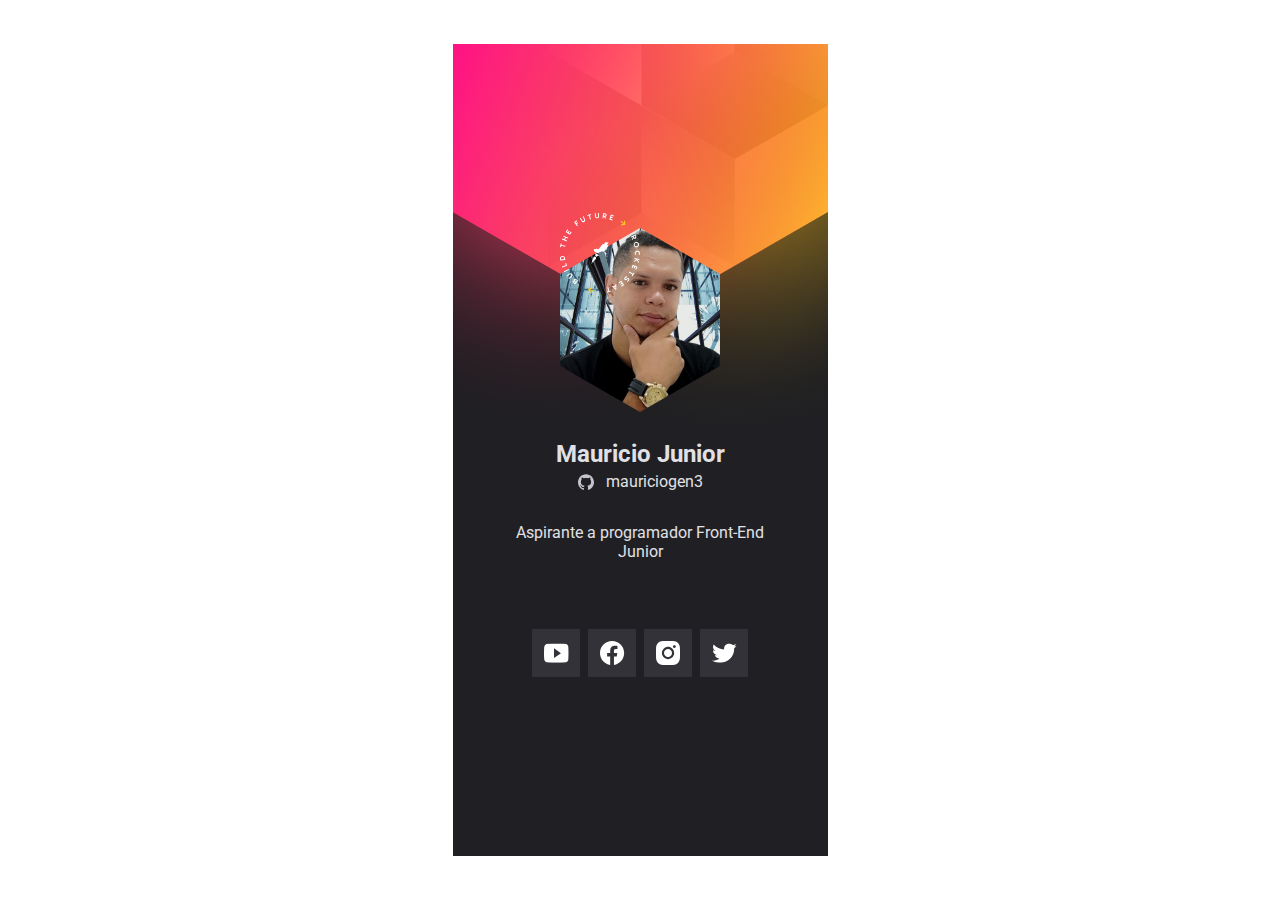
==== index.html @ a5b95fe0 "json" ====
<!--
  COMENTÁRIOS
  HTML - SIGNIFICA:

  Hypertext
  é um texto com links, com imagens etc.

  Markup - marcações
  tags

  Language -
  regras de uma linguagem

  Linguagem de Marcação de Hipertexto - não é uma linguagem de programacao. Serve para fazerr marcações.

https://receitasparasecarem30dias.com/copys
      
https://programareceitasparasecar.com/treinamento-modulo1
-->

<!DOCTYPE html>

<html>
  <!--Head são configurações da pagina-->

  <html>
    <head>
      <title>Mauricio Junior - DoWhile 2021</title>

      <link rel="stylesheet" href="style.css" />

      <link rel="preconnect" href="https://fonts.googleapis.com" />
      <link rel="preconnect" href="https://fonts.gstatic.com" crossorigin />

      <link
        href="https://fonts.googleapis.com/css2?family=Roboto:wght@400;700&display=swap"
        rel="stylesheet"
      />

      <!-- <script>
        // variáveis: Let ou Const
        // name = 'Mauricio Junior'
        // let phone = 1896415661
        // let accept = true

        // name = 'oi'

        // alert(name)

        // Objeto: É uma forma de se guardar vários dados com relacao dentro de uma variavel.

        // let user = {
        //   name: 'Mauricio',
        //   phone: 1234567489,
        //   accept: true
        // }
        // // user.name = 'mauJr'

        // alert(user.name)

        
      </script> -->
    </head>

    <body>
      <main>
        <div class="container">
          <div class="avatar">
            <span>
              <img src="images/build.svg" alt="Selo Rocketseat" />
            </span>
            <img src="./images/perfil2.jpeg" alt="Foto pessoal" />
          </div>

          <h1 id="userName">Mayk Brito</h1>
          <a href="https://github.com/maikbrito" target="_blank">
            <img src="images/github.svg" alt="ícone github" />
            mauriciogen3</a
          >

          <p>Aspirante a programador Front-End Junior</p>

          <ul id="socialLinks">
            <li class="youtube">
              <a href="https://youtube.com/maikbrito" target="_blank">
                <img src="images/youtube.svg" alt="ícone youtube" />
              </a>
            </li>
            <li class="facebook">
              <a href="https://facebook.com/maikbrito" target="_blank">
                <img src="images/facebook.svg" alt="ícone facebook" />
              </a>
            </li>
            <li class="instagram">
              <a href="https://instagram.com/maikbrito" target="_blank">
                <img src="images/instagram.svg" alt="ícone instagram" />
              </a>
            </li>
            <li class="twitter">
              <a href="https://twitter.com/maikbrito" target="_blank">
                <img src="images/twitter.svg" alt="ícone twitter" />
              </a>
            </li>
          </ul>
        </div>
      </main>

      <script src="main.js"></script>
    </body>
  </html>
</html>
---- style.css ----
* {
  margin: 0;
}

html,
body {
  --black: hsl(240, 6%, 13%);
  --grey: hsl(240, 9%, 89%);

  height: 100%;
  font-family: 'Roboto', sans-serif;
  -webkit-font-smoothing: antialiased;
}

body {
  display: grid;
  place-items: center;
}

main {
  background: url(/images/background.svg);
  width: 375px;
  height: 812px;
}

.container {
  max-width: 250px;
  margin-left: auto;
  margin-right: auto;
  text-align: center;

  color: var(--grey);
}

.avatar {
  width: 10rem;
  margin: 11.5rem auto 0;

  position: relative;
}

.avatar span {
  position: absolute;
  top: -15px;
  z-index: 1;
}

.avatar > img {
  width: 10rem;
  height: 11.5rem;
  object-fit: cover;

  clip-path: polygon(50% 0, 100% 25%, 100% 75%, 50% 100%, 0 75%, 0 25%);
}

h1 {
  font-size: 1.5rem;

  margin-top: 1.5rem;
}

a {
  color: var(--grey);
  text-decoration: none;

  margin-top: 0.25rem;

  display: flex;
  gap: 0.75rem;

  justify-content: center;
  align-items: center;
}

p {
  margin-top: 2rem;
}

ul {
  margin-top: 4rem;

  list-style: none;
  padding: 0;

  display: flex;
  gap: 0.5rem;

  justify-content: center;
}
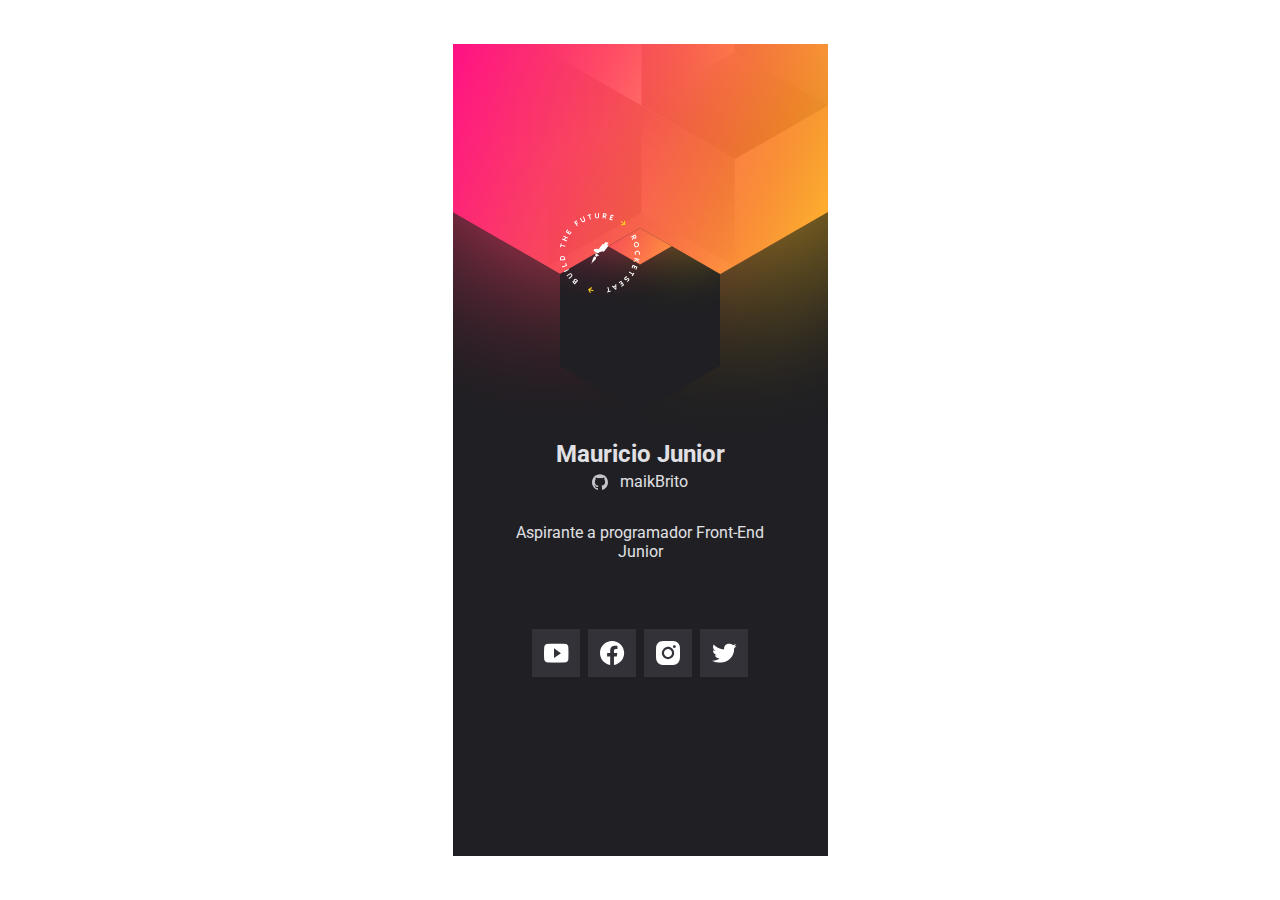
==== commit 9c26e6f8: "Update index.html" ====
--- a/index.html
+++ b/index.html
@@ -69,16 +69,20 @@
             <span>
               <img src="images/build.svg" alt="Selo Rocketseat" />
             </span>
-            <img src="./images/perfil2.jpeg" alt="Foto pessoal" />
+            <img
+              src="./images/background.svg"
+              alt="Foto pessoal"
+              id="userImage"
+            />
           </div>
 
           <h1 id="userName">Mayk Brito</h1>
-          <a href="https://github.com/maikbrito" target="_blank">
+          <a id="userLink" href="https://github.com/maikbrito" target="_blank">
             <img src="images/github.svg" alt="ícone github" />
-            mauriciogen3</a
+            <span id="UserLogin"> maikBrito</span></a
           >
 
-          <p>Aspirante a programador Front-End Junior</p>
+          <p id="userBio">Aspirante a programador Front-End Junior</p>
 
           <ul id="socialLinks">
             <li class="youtube">
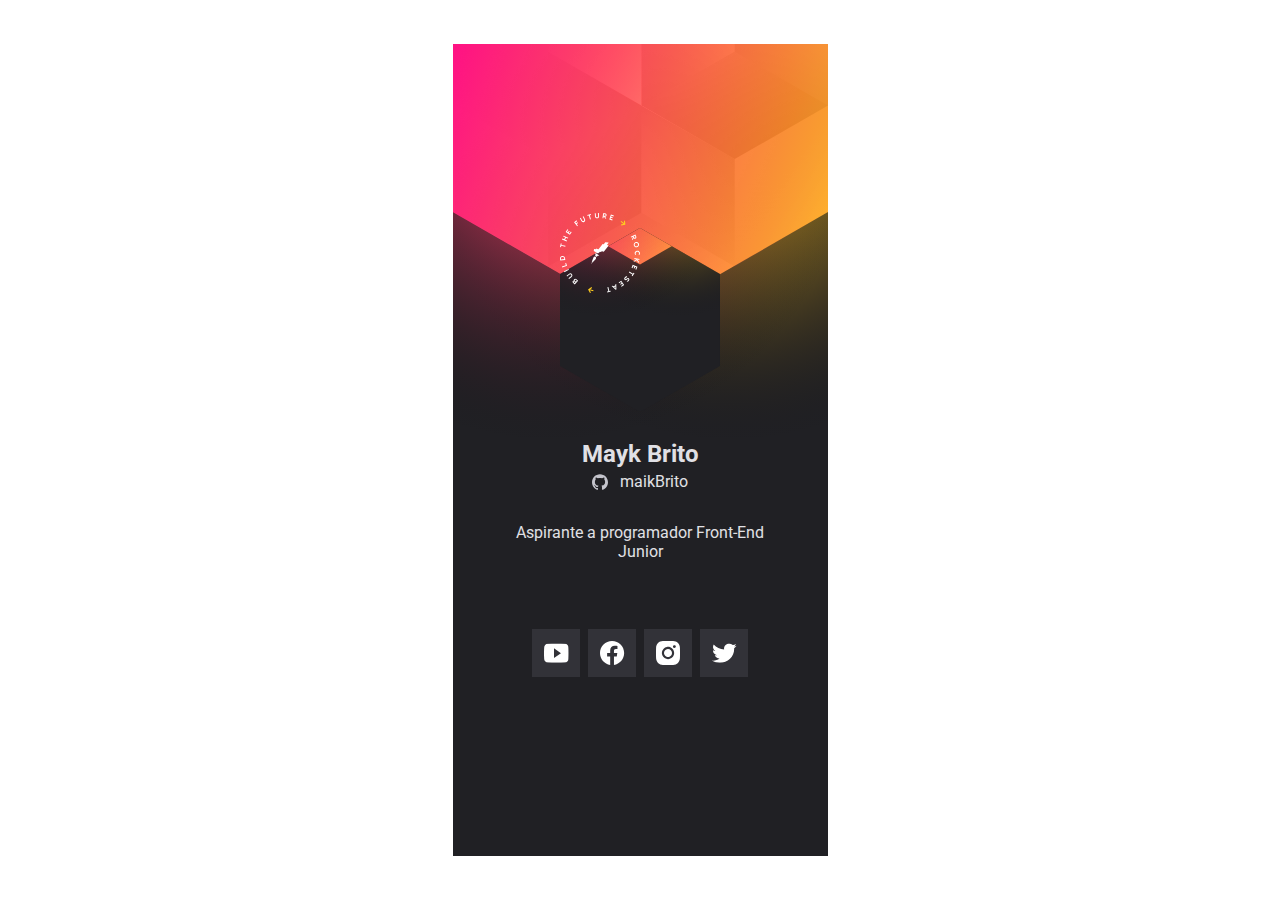
==== commit 7f29a53d: "Update index.html" ====
--- a/index.html
+++ b/index.html
@@ -70,7 +70,7 @@
               <img src="images/build.svg" alt="Selo Rocketseat" />
             </span>
             <img
-              src="./images/background.svg"
+              src="/images/background.svg"
               alt="Foto pessoal"
               id="userImage"
             />
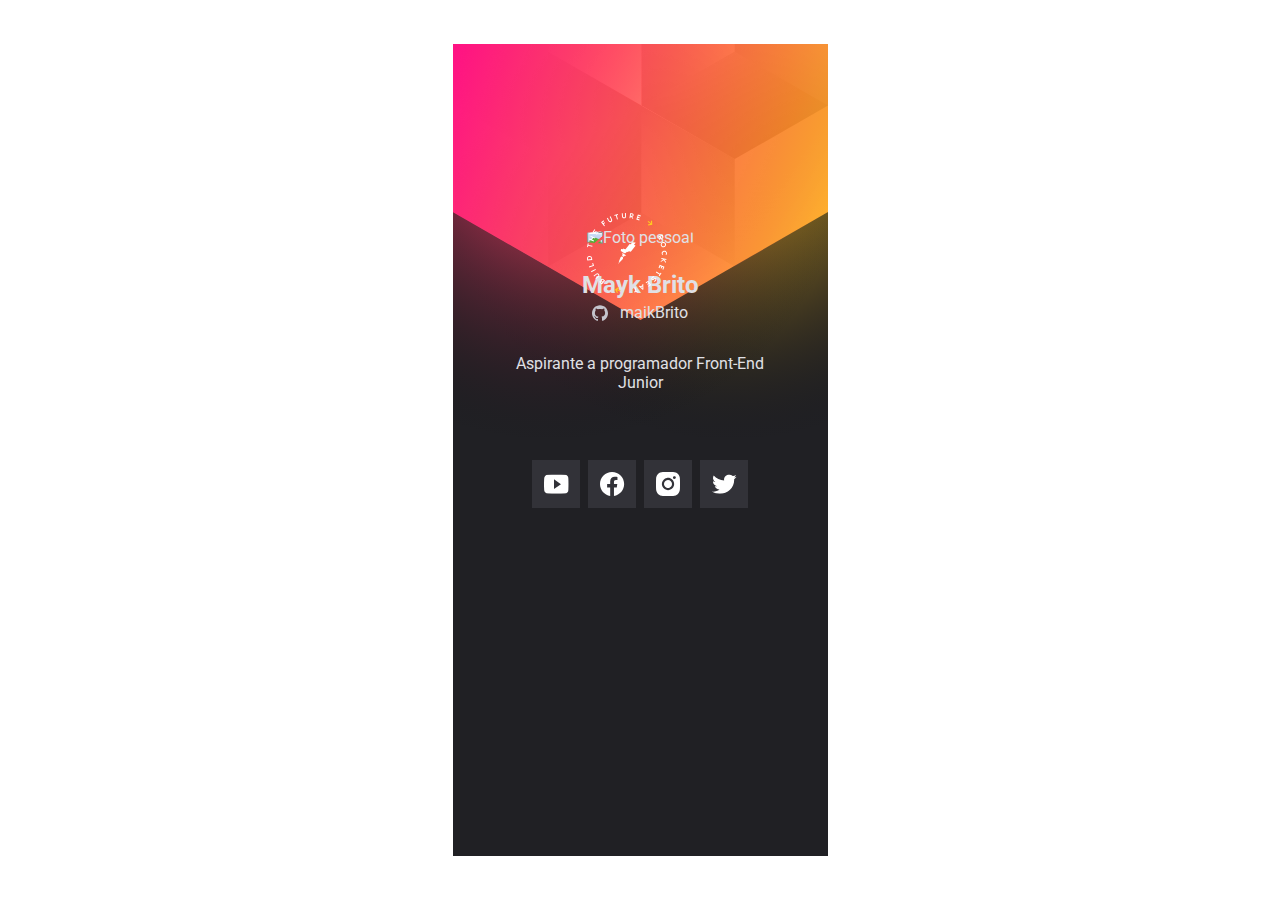
==== commit 6aad1c51: "Update index.html" ====
--- a/index.html
+++ b/index.html
@@ -70,7 +70,7 @@
               <img src="images/build.svg" alt="Selo Rocketseat" />
             </span>
             <img
-              src="/images/background.svg"
+              src="/images/background.jpg"
               alt="Foto pessoal"
               id="userImage"
             />
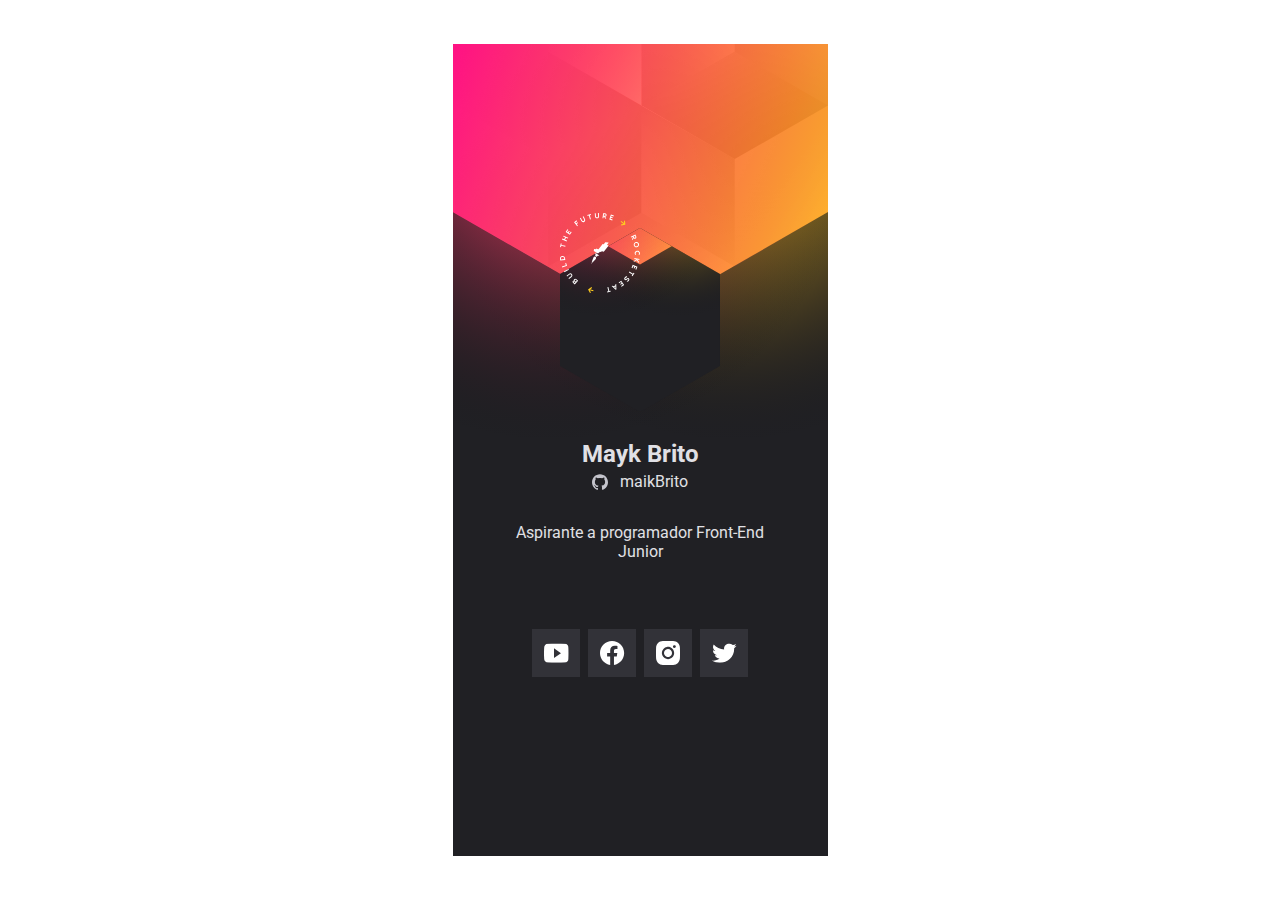
==== commit 71e19350: "Update index.html" ====
--- a/index.html
+++ b/index.html
@@ -70,7 +70,7 @@
               <img src="images/build.svg" alt="Selo Rocketseat" />
             </span>
             <img
-              src="/images/background.jpg"
+              src="images/background.svg"
               alt="Foto pessoal"
               id="userImage"
             />
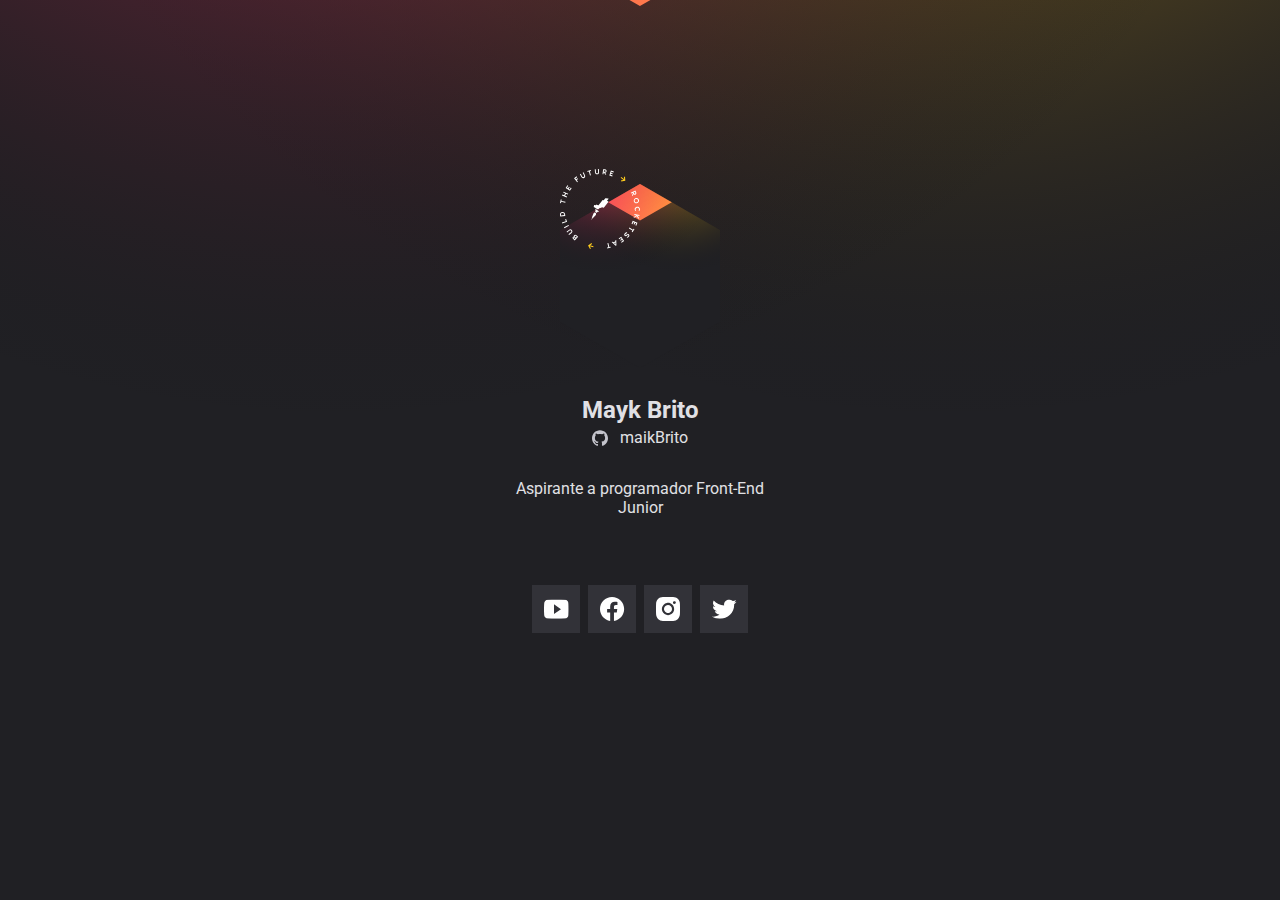
==== commit 06de74da: "change" ====
--- a/index.html
+++ b/index.html
@@ -20,11 +20,12 @@
 
 <!DOCTYPE html>
 
-<html>
   <!--Head são configurações da pagina-->
 
-  <html>
+  <html lang="pt-br">
     <head>
+      <meta charset="UTF-8" />
+      <meta name="viewport" content="width=device-width, initial-scale=1.0" />
       <title>Mauricio Junior - DoWhile 2021</title>
 
       <link rel="stylesheet" href="style.css" />
--- a/style.css
+++ b/style.css
@@ -18,9 +18,10 @@
 }
 
 main {
-  background: url(/images/background.svg);
-  width: 375px;
-  height: 812px;
+  background: url(/images/background.svg) no-repeat center/cover;
+  width: 100vw;
+  min-height: 812px;
+  height: 100vh;
 }
 
 .container {
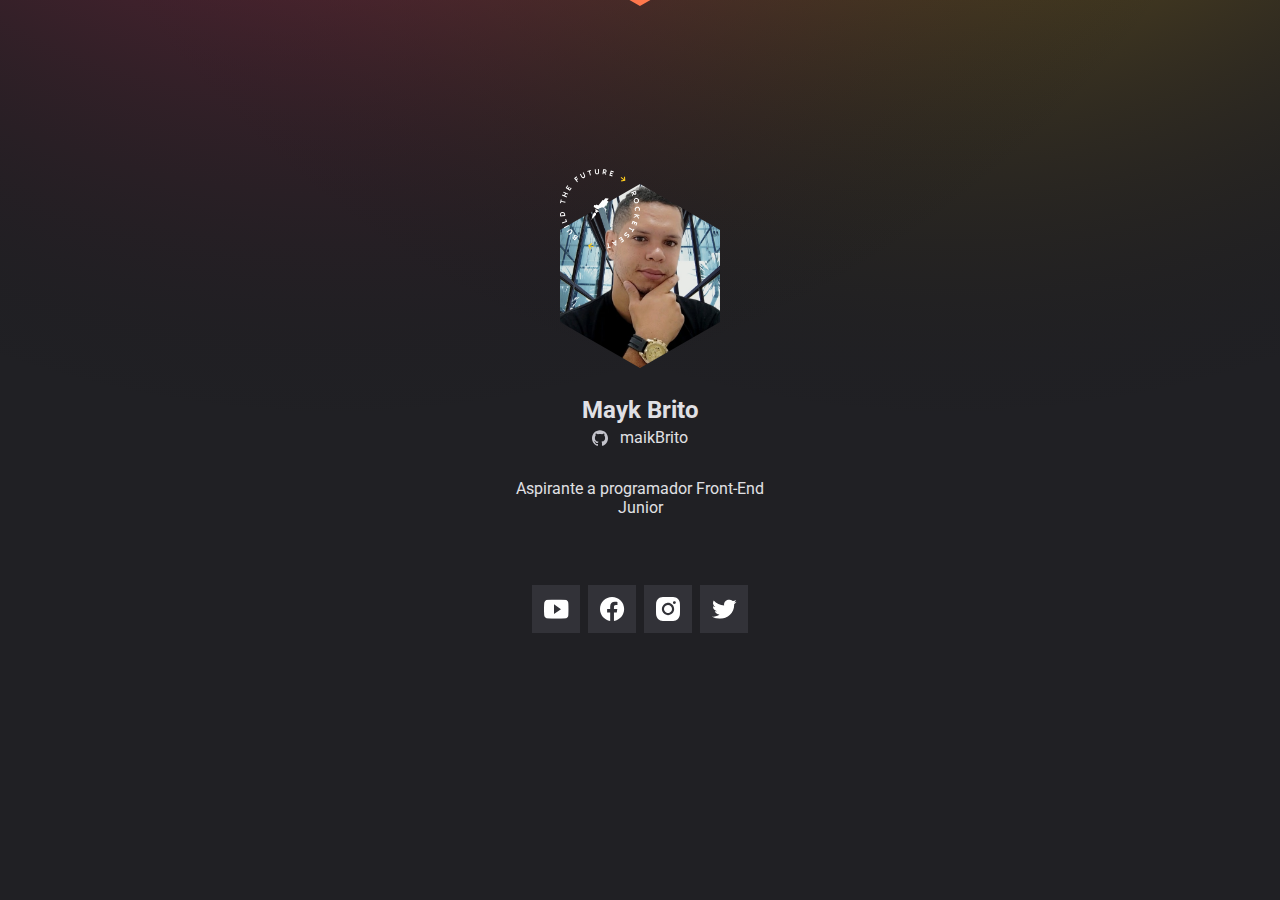
==== commit 713e59a9: "Update index.html" ====
--- a/index.html
+++ b/index.html
@@ -20,12 +20,11 @@
 
 <!DOCTYPE html>
 
+<html>
   <!--Head são configurações da pagina-->
 
-  <html lang="pt-br">
+  <html>
     <head>
-      <meta charset="UTF-8" />
-      <meta name="viewport" content="width=device-width, initial-scale=1.0" />
       <title>Mauricio Junior - DoWhile 2021</title>
 
       <link rel="stylesheet" href="style.css" />
@@ -71,7 +70,7 @@
               <img src="images/build.svg" alt="Selo Rocketseat" />
             </span>
             <img
-              src="images/background.svg"
+              src="images/perfil2.jpeg"
               alt="Foto pessoal"
               id="userImage"
             />
